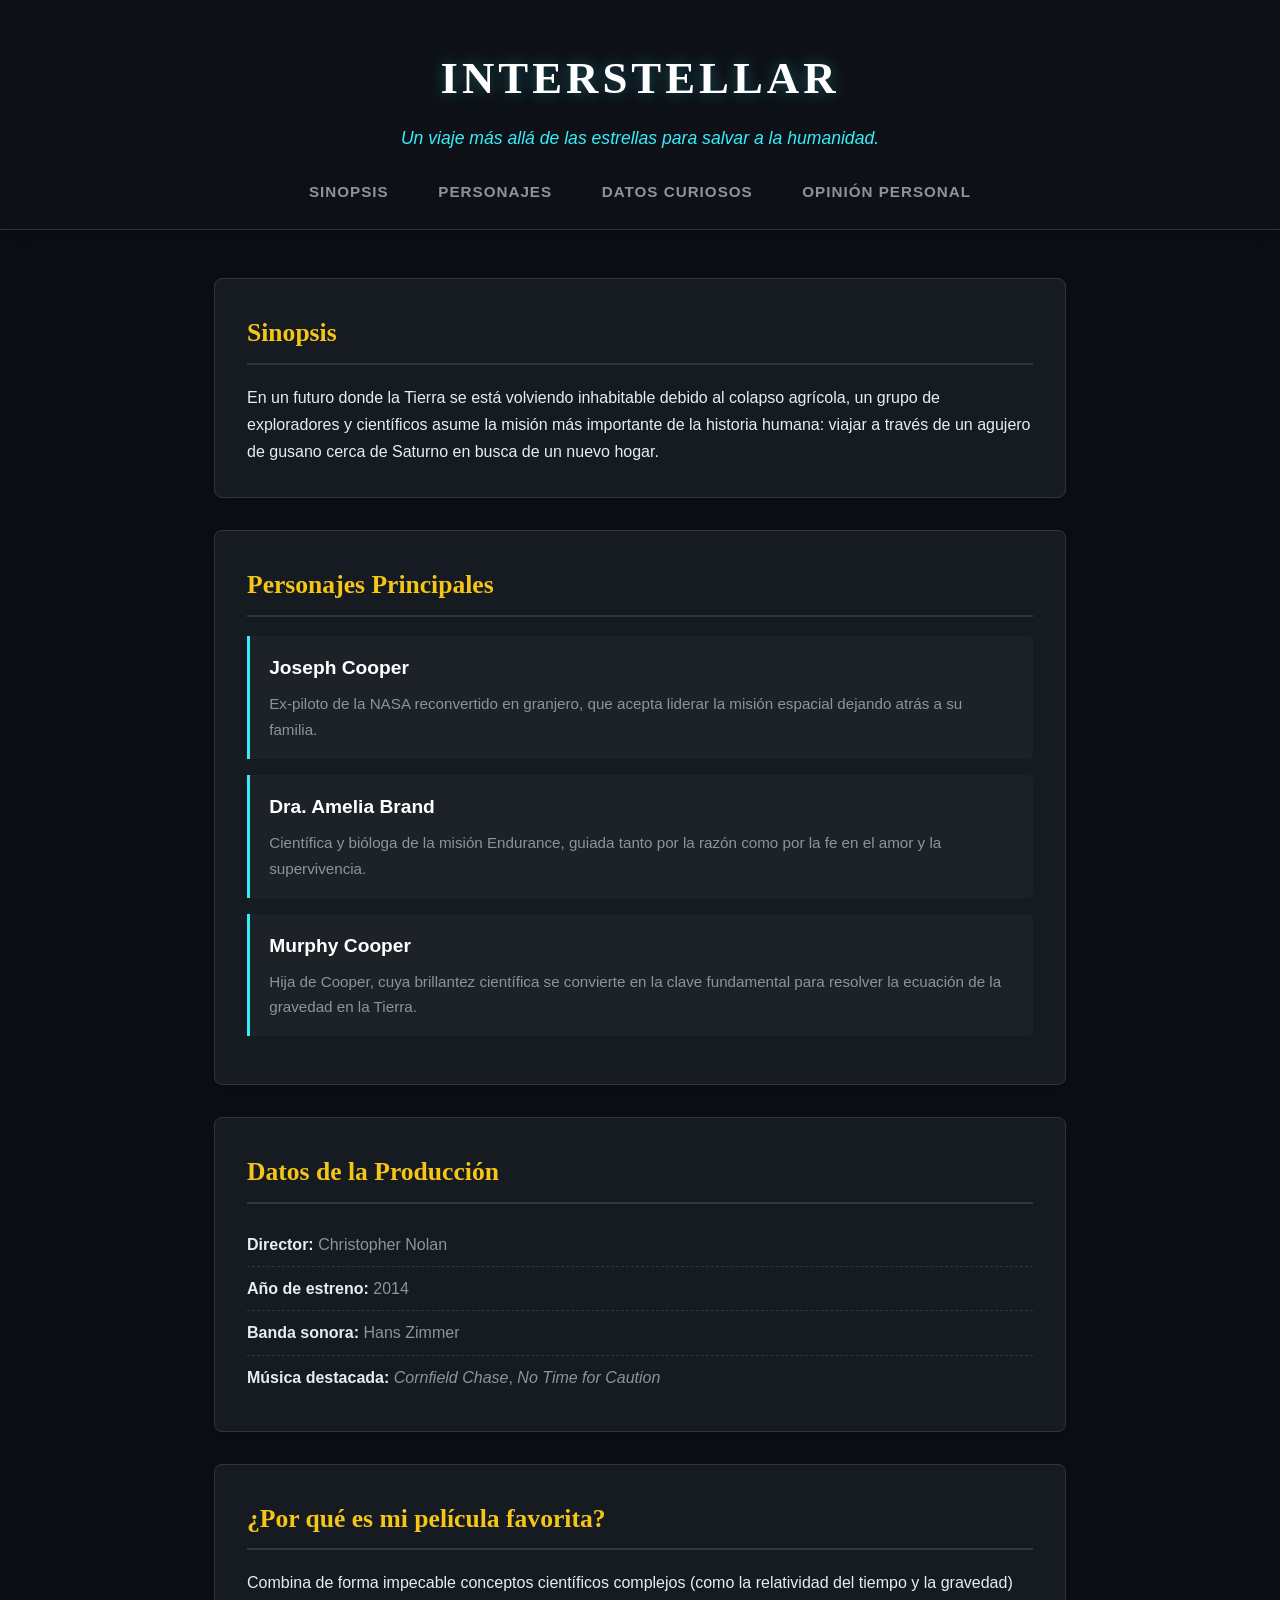
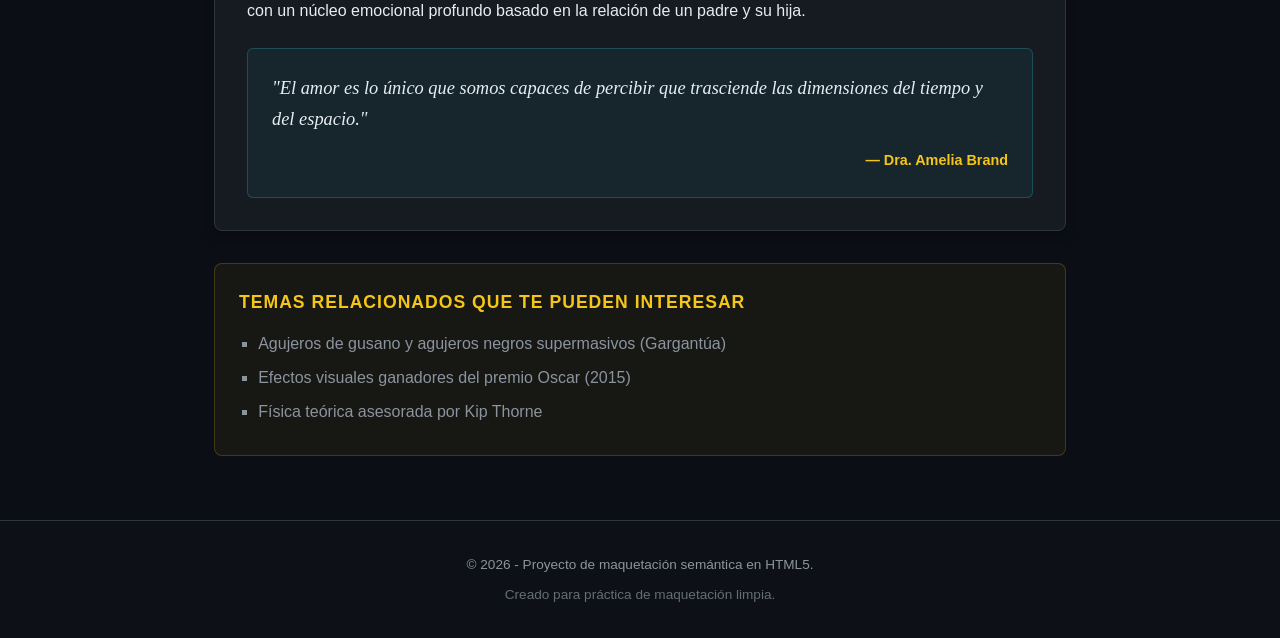
==== 01basica/pagina2.html @ 44a075ba "[ADD] Se añade estilos" ====
<!DOCTYPE html>
<html lang="es">
<head>
    <meta charset="UTF-8">
    <meta name="viewport" content="width=device-width, initial-scale=1.0">
    <title>Mi Película Favorita</title>
    <link rel="stylesheet" href="css/estilo.css">
</head>
<body>

    <!-- Encabezado principal del sitio -->
    <header>
        <h1>Interstellar</h1>
        <p>Un viaje más allá de las estrellas para salvar a la humanidad.</p>
        
        <!-- Navegación principal -->
        <nav>
            <ul>
                <li><a href="#sinopsis">Sinopsis</a></li>
                <li><a href="#personajes">Personajes</a></li>
                <li><a href="#datos">Datos Curiosos</a></li>
                <li><a href="#opinion">Opinión Personal</a></li>
            </ul>
        </nav>
    </header>

    <!-- Contenido principal de la página -->
    <main>

        <!-- Sección: Sinopsis -->
        <section id="sinopsis">
            <h2>Sinopsis</h2>
            <p>
                En un futuro donde la Tierra se está volviendo inhabitable debido al colapso agrícola, un grupo de exploradores y científicos asume la misión más importante de la historia humana: viajar a través de un agujero de gusano cerca de Saturno en busca de un nuevo hogar.
            </p>
        </section>

        <!-- Sección: Personajes principales -->
        <section id="personajes">
            <h2>Personajes Principales</h2>
            
            <article>
                <h3>Joseph Cooper</h3>
                <p>Ex-piloto de la NASA reconvertido en granjero, que acepta liderar la misión espacial dejando atrás a su familia.</p>
            </article>

            <article>
                <h3>Dra. Amelia Brand</h3>
                <p>Científica y bióloga de la misión Endurance, guiada tanto por la razón como por la fe en el amor y la supervivencia.</p>
            </article>

            <article>
                <h3>Murphy Cooper</h3>
                <p>Hija de Cooper, cuya brillantez científica se convierte en la clave fundamental para resolver la ecuación de la gravedad en la Tierra.</p>
            </article>
        </section>

        <!-- Sección: Datos técnicos / curiosidades -->
        <section id="datos">
            <h2>Datos de la Producción</h2>
            <ul>
                <li><strong>Director:</strong> Christopher Nolan</li>
                <li><strong>Año de estreno:</strong> 2014</li>
                <li><strong>Banda sonora:</strong> Hans Zimmer</li>
                <li><strong>Música destacada:</strong> <em>Cornfield Chase</em>, <em>No Time for Caution</em></li>
            </ul>
        </section>

        <!-- Sección: Opinión y análisis personal -->
        <section id="opinion">
            <h2>¿Por qué es mi película favorita?</h2>
            <p>
                Combina de forma impecable conceptos científicos complejos (como la relatividad del tiempo y la gravedad) con un núcleo emocional profundo basado en la relación de un padre y su hija.
            </p>
            
            <figure>
                <blockquote cite="https://www.imdb.com/title/tt0816692/">
                    <p>"El amor es lo único que somos capaces de percibir que trasciende las dimensiones del tiempo y del espacio."</p>
                </blockquote>
                <figcaption>— Dra. Amelia Brand</figcaption>
            </figure>
        </section>

        <!-- Contenido secundario o relacionado en el lateral -->
        <aside>
            <h3>Temas relacionados que te pueden interesar</h3>
            <ul>
                <li>Agujeros de gusano y agujeros negros supermasivos (Gargantúa)</li>
                <li>Efectos visuales ganadores del premio Oscar (2015)</li>
                <li>Física teórica asesorada por Kip Thorne</li>
            </ul>
        </aside>

    </main>

    <!-- Pie de página con créditos e información de autor -->
    <footer>
        <p>&copy; 2026 - Proyecto de maquetación semántica en HTML5.</p>
        <p>Creado para práctica de maquetación limpia.</p>
    </footer>

</body>
</html>
---- 01basica/css/estilo.css ----
.estilo_titulo{
    color:rgb(242, 255, 127);
    font-family: 'Courier New', Courier, monospace;
    font-style:italic;
    font-weight: bold;
}

.estilo_parrafo{
    color:rgb(127, 255, 185);
    font-style:italic;
}

/* ==========================================================================
   VARIABLES Y CONFIGURACIÓN GENERAL DE PÁGINA
   ========================================================================== */
   :root {
    --bg-main: #0b0e14;
    --bg-card: #161b22;
    --bg-header: #0d1117;
    --accent-blue: #38edf8;
    --accent-gold: #f5c518;
    --text-primary: #e6edf3;
    --text-secondary: #8b949e;
    --border-color: #30363d;
    --font-heading: 'Georgia', 'Times New Roman', serif;
    --font-body: -apple-system, BlinkMacSystemFont, "Segoe UI", Roboto, Oxygen, Ubuntu, Cantarell, sans-serif;
}

*, *::before, *::after {
    box-sizing: border-box;
    margin: 0;
    padding: 0;
}

html {
    scroll-behavior: smooth;
}

body {
    background-color: var(--bg-main);
    color: var(--text-primary);
    font-family: var(--font-body);
    line-height: 1.7;
    font-size: 16px;
}

/* ==========================================================================
   ESTILOS APLICADOS A ELEMENTOS SEMÁNTICOS
   ========================================================================== */

/* HEADER - Encabezado principal */
header {
    background-color: var(--bg-header);
    border-bottom: 1px solid var(--border-color);
    padding: 2.5rem 1.5rem 1.5rem;
    text-align: center;
    box-shadow: 0 4px 20px rgba(0, 0, 0, 0.4);
}

header h1 {
    font-family: var(--font-heading);
    font-size: 2.8rem;
    color: #ffffff;
    letter-spacing: 4px;
    text-transform: uppercase;
    margin-bottom: 0.5rem;
    text-shadow: 0 0 15px rgba(56, 237, 248, 0.3);
}

header p {
    color: var(--accent-blue);
    font-size: 1.1rem;
    font-style: italic;
    margin-bottom: 1.5rem;
}

/* NAV - Menú de navegación */
nav {
    margin-top: 1.5rem;
}

nav ul {
    list-style: none;
    display: flex;
    justify-content: center;
    flex-wrap: wrap;
    gap: 1.5rem;
}

nav a {
    color: var(--text-secondary);
    text-decoration: none;
    font-weight: 600;
    font-size: 0.95rem;
    letter-spacing: 1px;
    text-transform: uppercase;
    padding: 0.4rem 0.8rem;
    border-radius: 4px;
    transition: all 0.3s ease;
}

nav a:hover {
    color: var(--accent-blue);
    background-color: rgba(56, 237, 248, 0.1);
}

/* MAIN - Área central de contenido */
main {
    max-width: 900px;
    margin: 3rem auto;
    padding: 0 1.5rem;
}

/* SECTION - Secciones temáticas estructuradas */
section {
    background-color: var(--bg-card);
    border: 1px solid var(--border-color);
    border-radius: 8px;
    padding: 2rem;
    margin-bottom: 2rem;
    box-shadow: 0 4px 12px rgba(0, 0, 0, 0.2);
}

section h2 {
    font-family: var(--font-heading);
    color: var(--accent-gold);
    font-size: 1.6rem;
    border-bottom: 2px solid var(--border-color);
    padding-bottom: 0.5rem;
    margin-bottom: 1.2rem;
}

/* ARTICLE - Tarjetas de contenido independiente */
article {
    background-color: rgba(255, 255, 255, 0.03);
    border-left: 3px solid var(--accent-blue);
    padding: 1rem 1.2rem;
    margin-bottom: 1rem;
    border-radius: 0 6px 6px 0;
    transition: transform 0.2s ease, background-color 0.2s ease;
}

article:hover {
    transform: translateX(4px);
    background-color: rgba(255, 255, 255, 0.06);
}

article h3 {
    color: #ffffff;
    font-size: 1.2rem;
    margin-bottom: 0.4rem;
}

article p {
    color: var(--text-secondary);
    font-size: 0.95rem;
}

/* Listas internas dentro de las secciones */
section ul {
    list-style: none;
    padding-left: 0;
}

section ul li {
    padding: 0.5rem 0;
    border-bottom: 1px dashed var(--border-color);
    color: var(--text-secondary);
}

section ul li:last-child {
    border-bottom: none;
}

section ul li strong {
    color: var(--text-primary);
}

/* FIGURE & BLOCKQUOTE - Cita del personaje */
figure {
    margin-top: 1.5rem;
    background-color: rgba(56, 237, 248, 0.05);
    border-radius: 6px;
    padding: 1.5rem;
    border: 1px solid rgba(56, 237, 248, 0.2);
}

blockquote {
    font-family: var(--font-heading);
    font-size: 1.15rem;
    font-style: italic;
    color: var(--text-primary);
    margin-bottom: 0.8rem;
}

figcaption {
    text-align: right;
    color: var(--accent-gold);
    font-weight: bold;
    font-size: 0.9rem;
}

/* ASIDE - Bloque secundario o relacionado */
aside {
    background-color: rgba(245, 197, 24, 0.05);
    border: 1px solid rgba(245, 197, 24, 0.2);
    border-radius: 8px;
    padding: 1.5rem;
    margin-top: 2rem;
}

aside h3 {
    color: var(--accent-gold);
    font-size: 1.1rem;
    margin-bottom: 0.8rem;
    text-transform: uppercase;
    letter-spacing: 1px;
}

aside ul {
    list-style-type: square;
    padding-left: 1.2rem;
}

aside ul li {
    color: var(--text-secondary);
    margin-bottom: 0.4rem;
}

/* FOOTER - Pie de página */
footer {
    background-color: var(--bg-header);
    border-top: 1px solid var(--border-color);
    text-align: center;
    padding: 2rem 1.5rem;
    color: var(--text-secondary);
    font-size: 0.85rem;
    margin-top: 4rem;
}

footer p + p {
    margin-top: 0.4rem;
    opacity: 0.7;
}
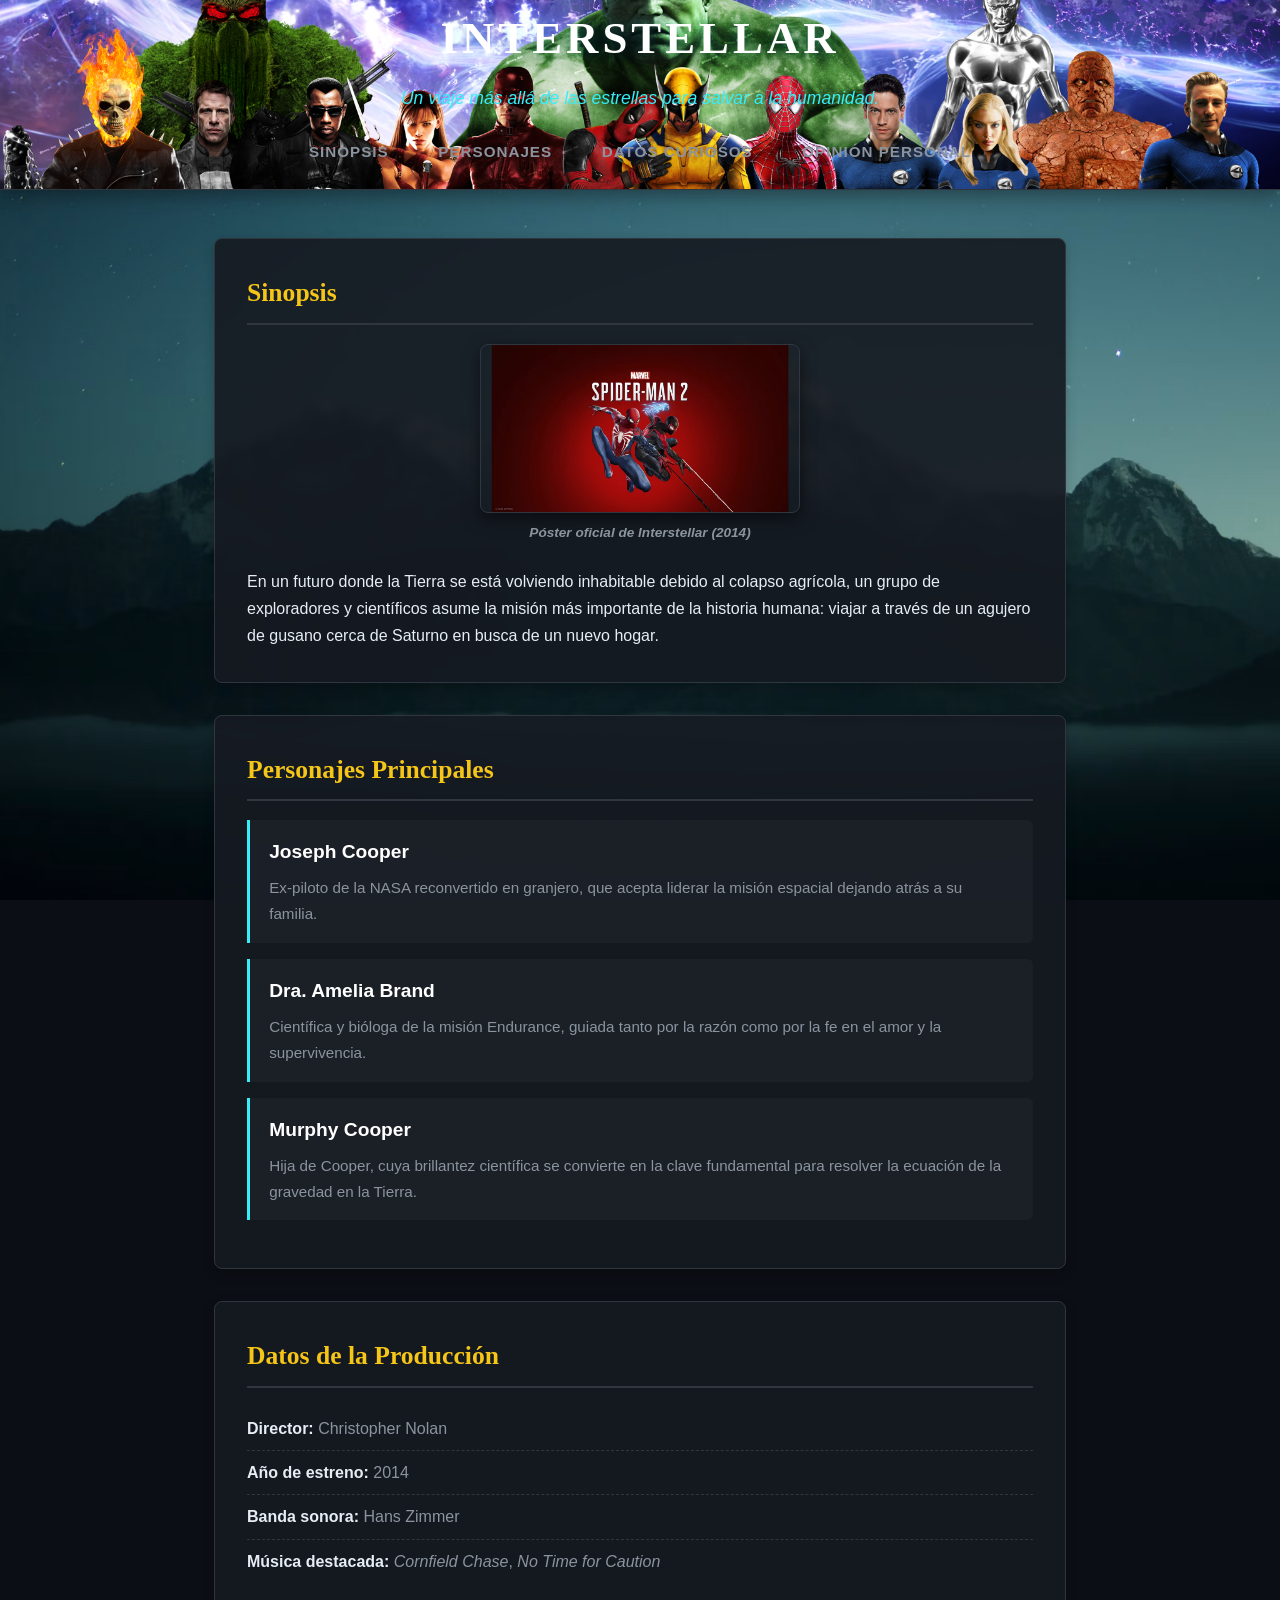
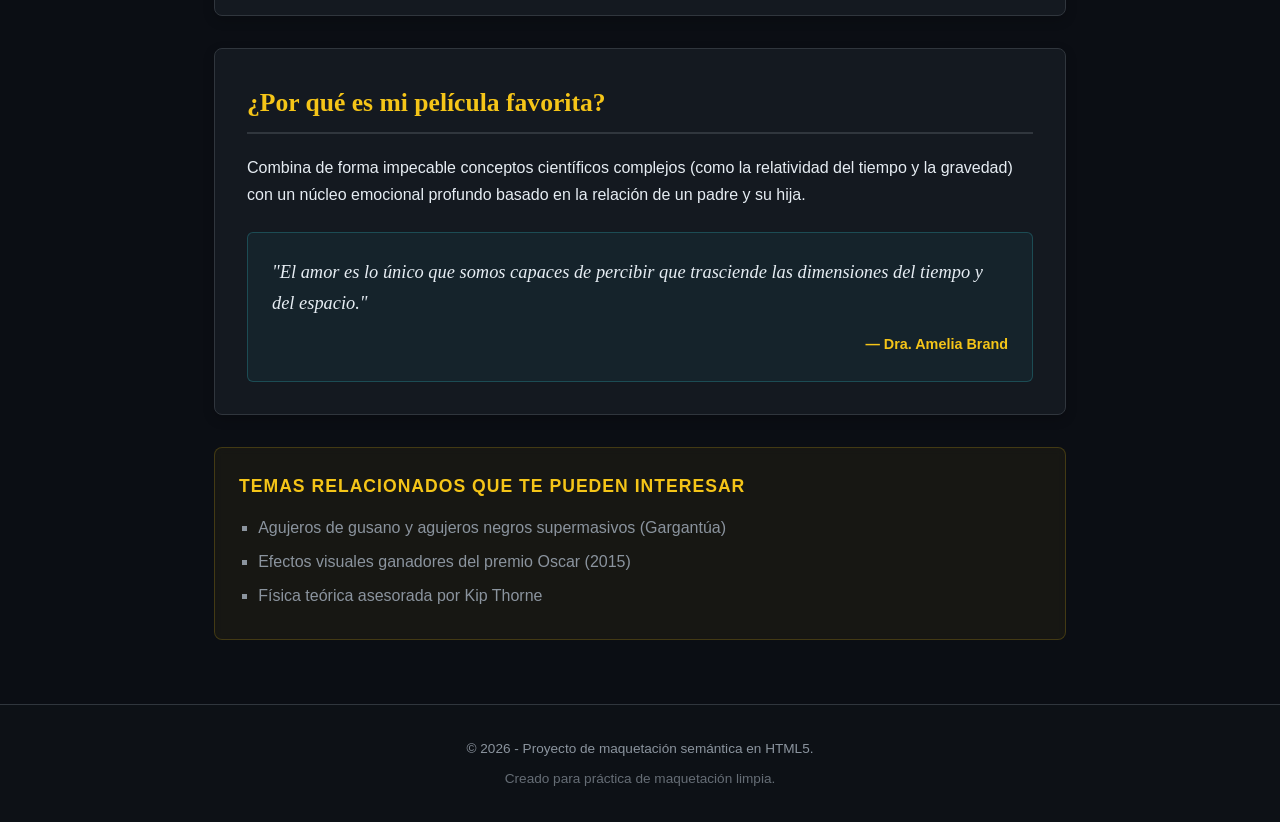
==== commit 64407dc0: "[ADD] Pagina 7 maravillas" ====
--- a/01basica/pagina2.html
+++ b/01basica/pagina2.html
@@ -3,15 +3,15 @@
 <head>
     <meta charset="UTF-8">
     <meta name="viewport" content="width=device-width, initial-scale=1.0">
-    <title>Mi Película Favorita</title>
+    <title>Mi Película Favorita - Interstellar</title>
     <link rel="stylesheet" href="css/estilo.css">
 </head>
 <body>
 
     <!-- Encabezado principal del sitio -->
-    <header>
+    <header class="banner">
         <h1>Interstellar</h1>
-        <p>Un viaje más allá de las estrellas para salvar a la humanidad.</p>
+        <p class="subtitulo">Un viaje más allá de las estrellas para salvar a la humanidad.</p>
         
         <!-- Navegación principal -->
         <nav>
@@ -27,9 +27,19 @@
     <!-- Contenido principal de la página -->
     <main>
 
+        <!-- Banner principal superior (movido al cuerpo del contenido) -->
+      
+
         <!-- Sección: Sinopsis -->
         <section id="sinopsis">
             <h2>Sinopsis</h2>
+            
+            <!-- Fotografía / Póster de la película -->
+            <figure class="poster-pelicula">
+                <img src="img/pelicula1.webp" alt="Póster oficial de la película Interstellar">
+                <figcaption>Póster oficial de Interstellar (2014)</figcaption>
+            </figure>
+
             <p>
                 En un futuro donde la Tierra se está volviendo inhabitable debido al colapso agrícola, un grupo de exploradores y científicos asume la misión más importante de la historia humana: viajar a través de un agujero de gusano cerca de Saturno en busca de un nuevo hogar.
             </p>
--- a/01basica/css/estilo.css
+++ b/01basica/css/estilo.css
@@ -1,22 +1,32 @@
-.estilo_titulo{
-    color:rgb(242, 255, 127);
+.estilo_titulo {
+    color: rgb(242, 255, 127);
     font-family: 'Courier New', Courier, monospace;
-    font-style:italic;
+    font-style: italic;
     font-weight: bold;
 }
 
-.estilo_parrafo{
-    color:rgb(127, 255, 185);
-    font-style:italic;
+.estilo_parrafo {
+    color: rgb(127, 255, 185);
+    font-style: italic;
+}
+
+/* ==========================================================================
+   NUEVA CLASE PARA IMÁGENES CON BORDES REDONDEADOS
+   ========================================================================== */
+.imagen-redondeada {
+    border-radius: 12px;
+    overflow: hidden;
+    box-shadow: 0 4px 12px rgba(0, 0, 0, 0.4);
+    border: 1px solid var(--border-color);
 }
 
 /* ==========================================================================
    VARIABLES Y CONFIGURACIÓN GENERAL DE PÁGINA
    ========================================================================== */
-   :root {
+:root {
     --bg-main: #0b0e14;
-    --bg-card: #161b22;
-    --bg-header: #0d1117;
+    --bg-card: rgba(22, 27, 34, 0.92); /* Ligeramente translúcido para apreciar el fondo */
+    --bg-header: rgba(13, 17, 23, 0.95);
     --accent-blue: #38edf8;
     --accent-gold: #f5c518;
     --text-primary: #e6edf3;
@@ -36,8 +46,14 @@
     scroll-behavior: smooth;
 }
 
+/* MODIFICACIÓN: IMAGEN DE FONDO ESTÁTICA */
 body {
     background-color: var(--bg-main);
+    background-image: url('../img/fondo.avif'); /* Ruta a la imagen de fondo */
+    background-repeat: no-repeat;
+    background-position: center center;
+    background-size: cover;
+    background-attachment: fixed; /* Mantiene la imagen estática al hacer scroll */
     color: var(--text-primary);
     font-family: var(--font-body);
     line-height: 1.7;
@@ -52,9 +68,32 @@
 header {
     background-color: var(--bg-header);
     border-bottom: 1px solid var(--border-color);
-    padding: 2.5rem 1.5rem 1.5rem;
+    padding: 0 0 1.5rem 0;
     text-align: center;
     box-shadow: 0 4px 20px rgba(0, 0, 0, 0.4);
+    overflow: hidden;
+}
+
+/* BANNER SUPERIOR CON IMAGEN DE CABECERA */
+.banner {
+    width: 100%;
+    max-height: 320px;
+    overflow: hidden;
+    margin-bottom: 1.5rem;
+    border-bottom: 1px solid var(--border-color);
+    background-image: url('../img/bannerr.png'); /* Ruta del banner asignado al header */
+    background-position: center;
+    background-size: cover;
+    background-repeat: no-repeat;
+}
+
+.banner img {
+    width: 100%;
+    height: 100%;
+    max-height: 320px;
+    object-fit: cover;
+    display: block;
+    filter: brightness(0.9);
 }
 
 header h1 {
@@ -72,11 +111,13 @@
     font-size: 1.1rem;
     font-style: italic;
     margin-bottom: 1.5rem;
+    padding: 0 1rem;
 }
 
 /* NAV - Menú de navegación */
 nav {
     margin-top: 1.5rem;
+    padding: 0 1rem;
 }
 
 nav ul {
@@ -119,6 +160,7 @@
     padding: 2rem;
     margin-bottom: 2rem;
     box-shadow: 0 4px 12px rgba(0, 0, 0, 0.2);
+    backdrop-filter: blur(4px); /* Suaviza el contenido sobre la imagen de fondo */
 }
 
 section h2 {
@@ -128,6 +170,38 @@
     border-bottom: 2px solid var(--border-color);
     padding-bottom: 0.5rem;
     margin-bottom: 1.2rem;
+}
+
+/* FOTOGRAFÍA / PÓSTER DE LA PELÍCULA */
+.poster-pelicula {
+    max-width: 320px;
+    margin: 0 auto 1.5rem auto;
+    text-align: center;
+    background-color: transparent;
+    border: none;
+    padding: 0;
+}
+
+.poster-pelicula img {
+    width: 100%;
+    height: auto;
+    border-radius: 8px;
+    border: 1px solid var(--border-color);
+    box-shadow: 0 6px 16px rgba(0, 0, 0, 0.5);
+    display: block;
+    transition: transform 0.3s ease;
+}
+
+.poster-pelicula img:hover {
+    transform: scale(1.02);
+}
+
+.poster-pelicula figcaption {
+    text-align: center;
+    color: var(--text-secondary);
+    font-size: 0.85rem;
+    font-style: italic;
+    margin-top: 0.5rem;
 }
 
 /* ARTICLE - Tarjetas de contenido independiente */
@@ -207,6 +281,7 @@
     border-radius: 8px;
     padding: 1.5rem;
     margin-top: 2rem;
+    backdrop-filter: blur(4px);
 }
 
 aside h3 {
